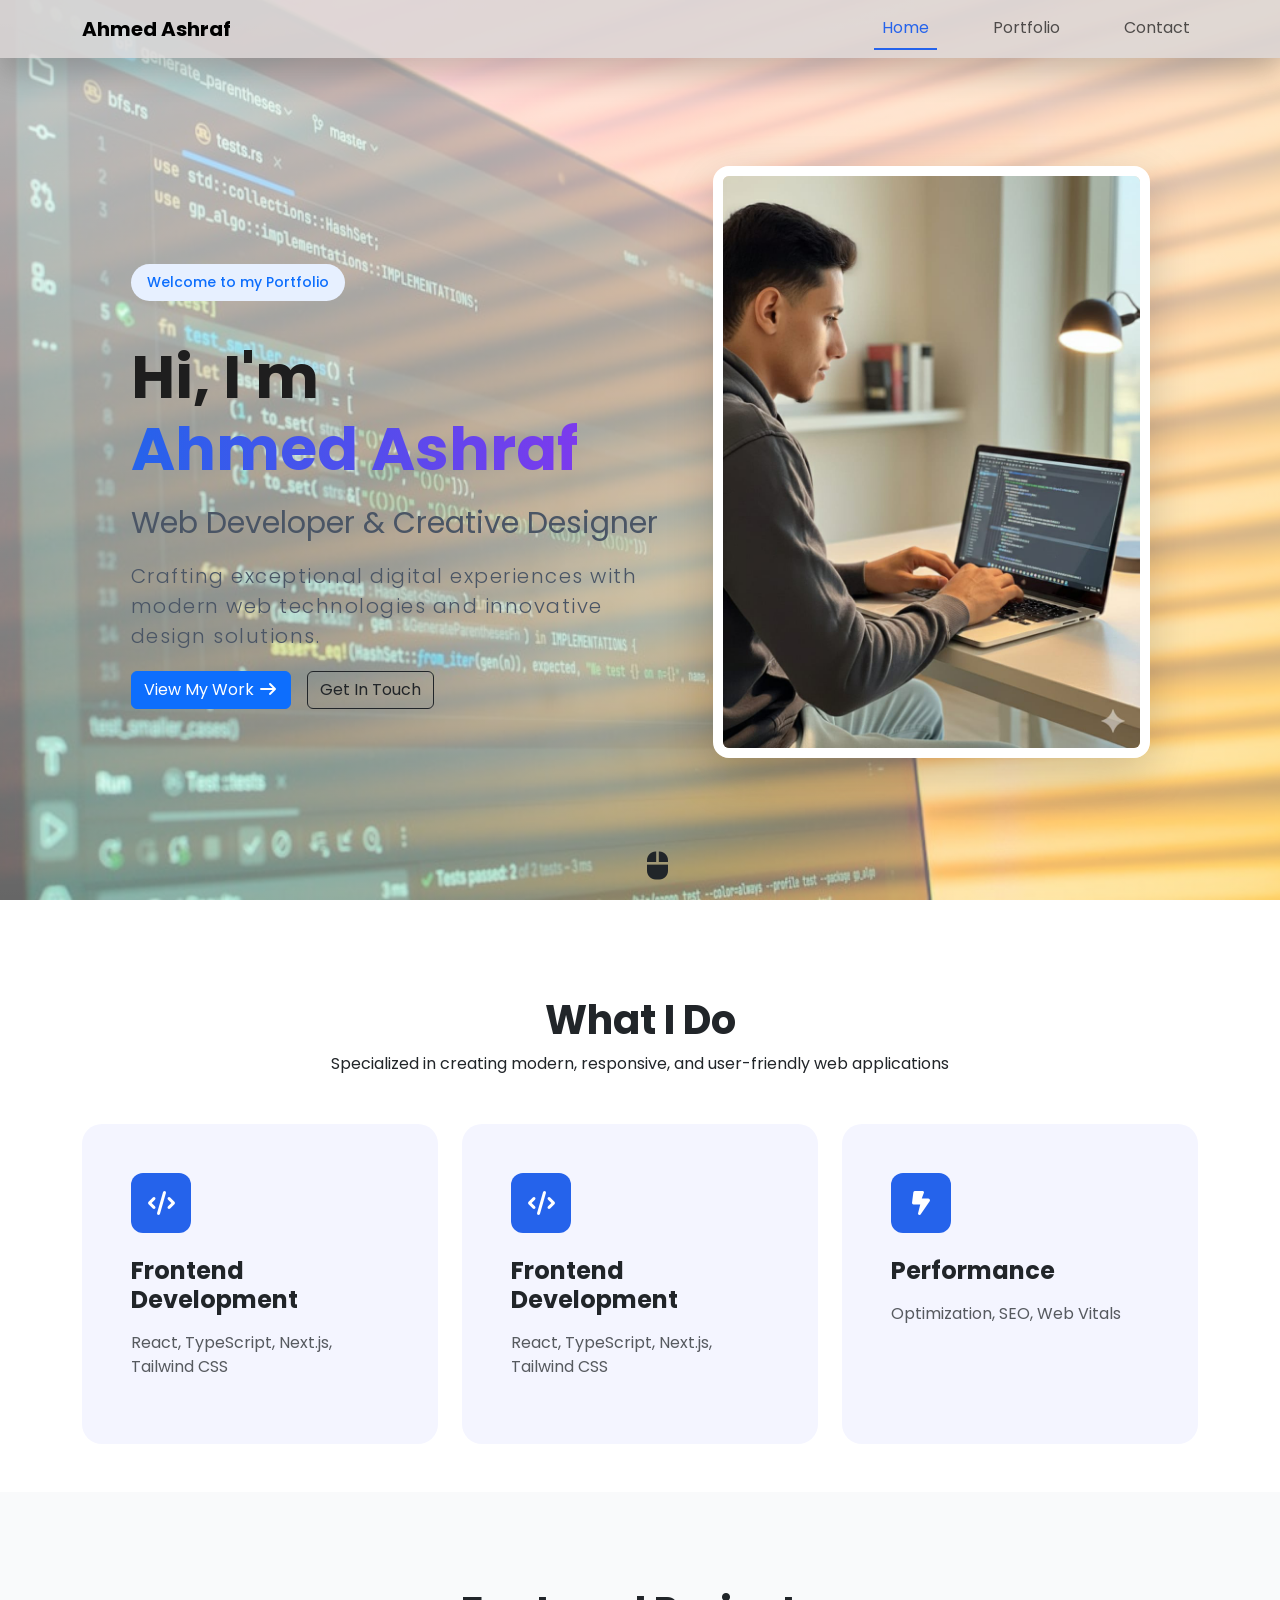
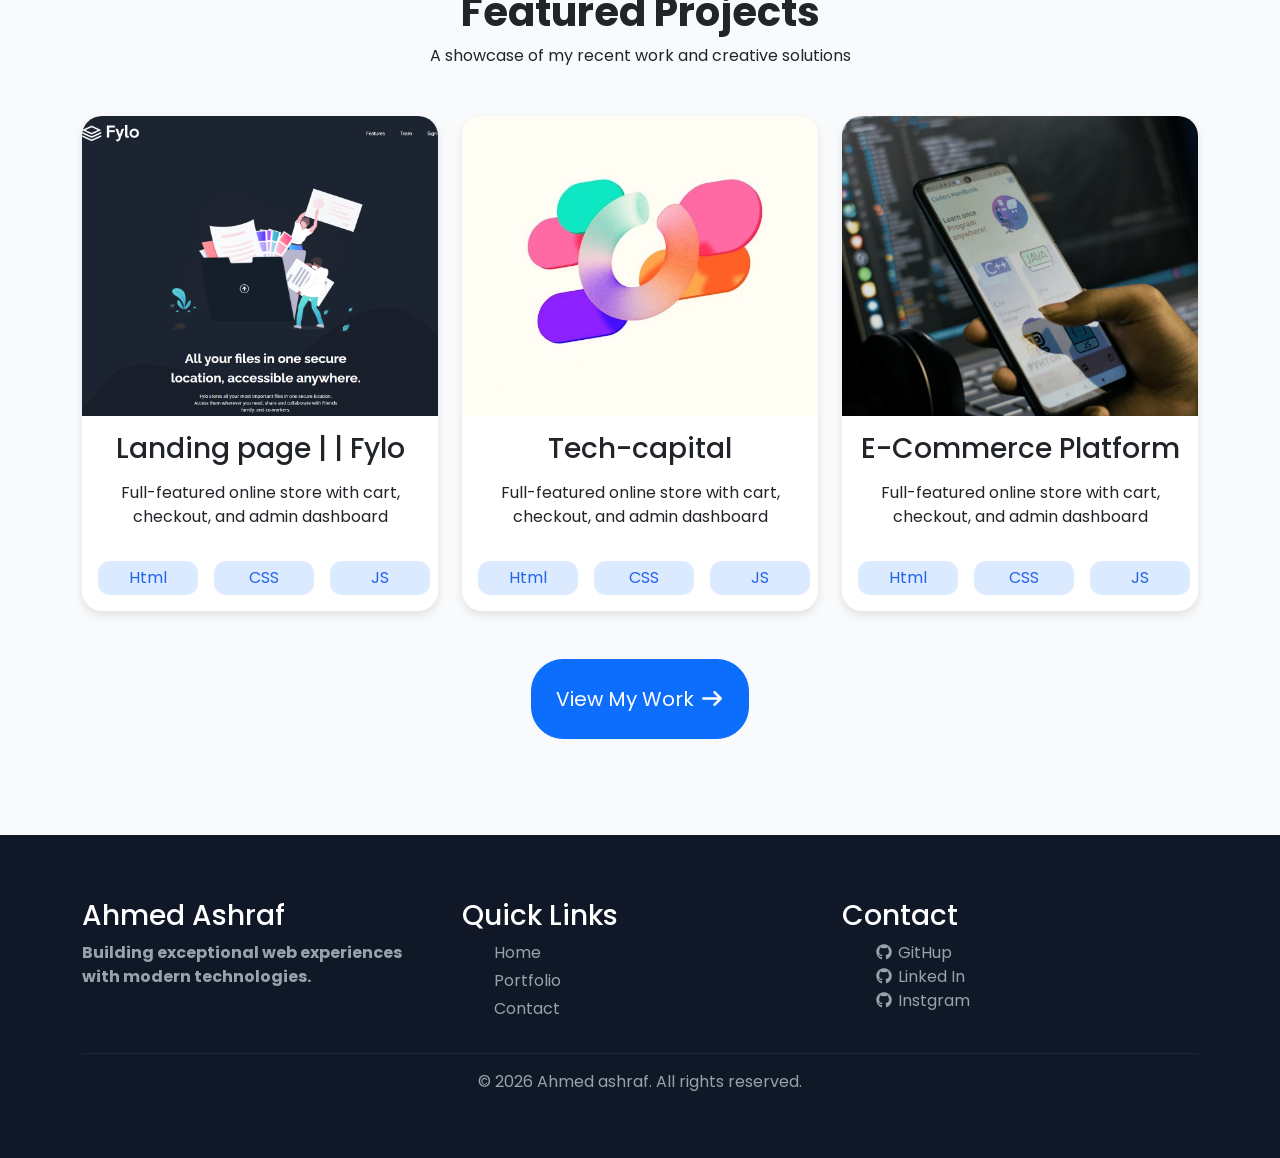
==== index.html @ e9c21405 "Initial commit" ====
<!doctype html>
<html lang="en">
  <head>
    <meta charset="UTF-8" />
    <meta name="viewport" content="width=device-width, initial-scale=1.0" />
    <title>Document</title>
    <!-- Style -->
    <link rel="stylesheet" href="CSS/bootstrap.min.css" />
    <link rel="stylesheet" href="CSS/all.css" />
    <link rel="stylesheet" href="CSS/style.css" />
  </head>
  <body>
    <header class="position-relative">
      <nav class="navbar navbar-expand-lg navbar-light bg-light fixed-top">
        <div class="container">
          <a class="navbar-brand fw-bold" href="#">Ahmed Ashraf</a>

          <button
            class="navbar-toggler"
            type="button"
            data-bs-toggle="collapse"
            data-bs-target="#navbarNav"
          >
            <span class="navbar-toggler-icon"></span>
          </button>

          <div class="collapse navbar-collapse" id="navbarNav">
            <ul class="navbar-nav ms-auto">
              <li class="nav-item">
                <a class="nav-link active" href="./index.html">Home</a>
              </li>
              <li class="nav-item">
                <a class="nav-link" href="./portfolio.html">Portfolio</a>
              </li>
              <li class="nav-item">
                <a class="nav-link" href="./contact.html">Contact</a>
              </li>
            </ul>
          </div>
        </div>
      </nav>
      <div class="container">
        <div
          class="header-content row gx-5 gy-4 align-items-center justify-content-center pt-5 text-center text-lg-start"
        >
          <div class="header-text col-sm-12 col-lg-6 col-md-12">
            <div>
              <span class="badge-welcome mt-5">Welcome to my Portfolio</span>

              <h2 class="display-4 fw-bold">
                Hi, I'm <br />
                <span>Ahmed Ashraf</span>
              </h2>

              <h5 class="text-secondary-muted">
                Web Developer & Creative Designer
              </h5>

              <p class="description">
                Crafting exceptional digital experiences with modern web
                technologies and innovative design solutions.
              </p>

              <div
                class="buttons d-flex gap-3 justify-content-center justify-content-lg-start"
              >
                <a href="./portfolio.html" class="btn btn-primary custom-btn">
                  View My Work <i class="fa-solid fa-arrow-right"></i>
                </a>
                <a href="#" class="btn btn-outline-dark custom-btn">
                  Get In Touch
                </a>
              </div>
            </div>
          </div>

          <div class="image col-lg-5 col-md-8 z-3">
            <div class="img-wrapper">
              <img
                src="./image/ME.jpg"
                alt="Ahmed Ashraf"
                class="img-fluid rounded-4 shadow-lg"
              />
            </div>
          </div>
        </div>
      </div>

      <i class="fa-solid fa-computer-mouse position-absolute fs-3 z-1"></i>
    </header>

    <main>
      <!-- section1 what i do start-->
      <section id="section-1" class="container py-lg-5">
        <div class="title text-center my-5">
          <h2 class="fs-1 fw-bold">What I Do</h2>
          <p>
            Specialized in creating modern, responsive, and user-friendly web
            applications
          </p>
        </div>
        <div class="row g-4">
          <div class="col-lg-4">
            <div class="custom-card text-start p-5">
              <div class="icon-box mb-4">
                <i class="fa-solid fa-code"></i>
              </div>
              <h3 class="fw-bold h4">
                Frontend <br />
                Development
              </h3>
              <p class="text-muted mt-3">
                React, TypeScript, Next.js, Tailwind CSS
              </p>
            </div>
          </div>
          <div class="col-lg-4">
            <div class="custom-card text-start p-5">
              <div class="icon-box mb-4">
                <i class="fa-solid fa-code"></i>
              </div>
              <h3 class="fw-bold h4">
                Frontend <br />
                Development
              </h3>
              <p class="text-muted mt-3">
                React, TypeScript, Next.js, Tailwind CSS
              </p>
            </div>
          </div>
          <div class="col-lg-4">
            <div class="custom-card text-start p-5">
              <div class="icon-box mb-4">
                <i class="fa-solid fa-bolt-lightning"></i>
              </div>
              <h3 class="fw-bold h4">Performance</h3>
              <p class="text-muted mt-3">Optimization, SEO, Web Vitals</p>
            </div>
          </div>
        </div>
      </section>
      <!-- section1 End-->

      <!-- section projects 2 start -->
      <section id="section-2" class="py-lg-5">
        <div class="container">
          <div class="title text-center my-5">
            <h2 class="fs-1 fw-bold">Featured Projects</h2>
            <p>A showcase of my recent work and creative solutions</p>
          </div>
          <div class="row g-4">
            <div class="col-lg-4 col-md-6">
              <div class="project-card">
                <div class="image overflow-hidden position-relative w-100">
                  <div
                    class="links row position-absolute top-0 h-100 w-100 justify-content-between align-items-center text-center"
                  >
                    <div class="code col-6 fs-3">
                      <a href="https://github.com/ashrif2006/fylo-dark-theme"><i class="fa-brands fa-github"></i> Code</a>
                    </div>
                    <div class="live col-6 fs-3">
                      <a href="https://ashrif2006.github.io/fylo-dark-theme/"
                        ><i class="fa-solid fa-arrow-up-right-from-square"></i>
                        live</a
                      >
                    </div>
                  </div>
                  <img
                    class="object-fit-cover w-100 h-100"
                    src="./image/Project2.png"
                    alt="project"
                  />
                </div>
                <div class="content text-center">
                  <h4 class="fs-3 my-3">Landing page | | Fylo</h4>
                  <p>
                    Full-featured online store with cart, checkout, and admin
                    dashboard
                  </p>
                  <div class="tec row g-4 justify-content-around p-3">
                    <div class="col-md-4"><span>Html</span></div>
                    <div class="col-md-4"><span>CSS</span></div>
                    <div class="col-md-4"><span>JS</span></div>
                  </div>
                </div>
              </div>
            </div>
            <div class="col-lg-4 col-md-6">
              <div class="project-card">
                <div class="image overflow-hidden position-relative w-100">
                  <div
                    class="links row position-absolute top-0 h-100 w-100 justify-content-between align-items-center text-center"
                  >
                    <div class="code col-6 fs-3">
                      <a href="https://github.com/ashrif2006/Tech-capital"><i class="fa-brands fa-github"></i> Code</a>
                    </div>
                    <div class="live col-6 fs-3">
                      <a href="https://ashrif2006.github.io/Tech-capital/"
                        ><i class="fa-solid fa-arrow-up-right-from-square"></i>
                        live</a
                      >
                    </div>
                  </div>
                  <img
                    class="object-fit-cover w-100 h-100"
                    src="./image/imgi_4_photo-1676793894040-b6dd72276620.jpg"
                    alt="project"
                  />
                </div>
                <div class="content text-center">
                  <h4 class="fs-3 my-3">Tech-capital</h4>
                  <p>
                    Full-featured online store with cart, checkout, and admin
                    dashboard
                  </p>
                  <div class="tec row g-4 justify-content-around p-3">
                    <div class="col-md-4"><span>Html</span></div>
                    <div class="col-md-4"><span>CSS</span></div>
                    <div class="col-md-4"><span>JS</span></div>
                  </div>
                </div>
              </div>
            </div>
            <div class="col-lg-4 col-md-6">
              <div class="project-card">
                <div class="image overflow-hidden position-relative w-100">
                  <div
                    class="links row position-absolute top-0 h-100 w-100 justify-content-between align-items-center text-center"
                  >
                    <div class="code col-6 fs-3">
                      <a href=""><i class="fa-brands fa-github"></i> Code</a>
                    </div>
                    <div class="live col-6 fs-3">
                      <a href=""
                        ><i class="fa-solid fa-arrow-up-right-from-square"></i>
                        live</a
                      >
                    </div>
                  </div>
                  <img
                    class="object-fit-cover w-100 h-100"
                    src="./image/imgi_5_photo-1633250391894-397930e3f5f2.jpg"
                    alt="project"
                  />
                </div>
                <div class="content text-center">
                  <h4 class="fs-3 my-3">E-Commerce Platform</h4>
                  <p>
                    Full-featured online store with cart, checkout, and admin
                    dashboard
                  </p>
                  <div class="tec row g-4 justify-content-around p-3">
                    <div class="col-md-4"><span>Html</span></div>
                    <div class="col-md-4"><span>CSS</span></div>
                    <div class="col-md-4"><span>JS</span></div>
                  </div>
                </div>
              </div>
            </div>
          </div>
          <div class="btn-work text-center py-5">
            <a
              href="./portfolio.html"
              class="btn btn-primary rounded-5 p-4 fs-5"
              role="button"
              data-bs-toggle="button"
              >View My Work <i class="fa-solid fa-arrow-right fa-bounce"></i
            ></a>
          </div>
        </div>
      </section>
      <!-- section projects 2 End -->
    </main>


    <footer class="py-lg-3">
      <div class="container my-lg-5">
        <div class="row g-4">
          <div class="col-md-4">
            <h2>Ahmed Ashraf</h2>
            <p class="fw-bold fs-6">
              Building exceptional web experiences with modern technologies.
            </p>
          </div>
          <div class="col-md-4">
            <h2>Quick Links</h2>
            <ul class="row g-1">
              <li>
                <a href="./index.html">Home</a>
              </li>
              <li>
                <a href="./portfolio.html">Portfolio</a>
              </li>
              <li>
                <a href="./contact.html">Contact</a>
              </li>
            </ul>
          </div>
          <div class="col-md-4">
            <h2>Contact</h2>
            <ul class="row">
              <li>
                <a href="#"><i class="fa-brands fa-github"></i> GitHup</a>
              </li>
              <li>
                <a href="#"><i class="fa-brands fa-github"></i> Linked In</a>
              </li>
              <li>
                <a href="#"><i class="fa-brands fa-github"></i> Instgram</a>
              </li>
            </ul>
          </div>
        </div>
        <hr />
        <div class="footer-bottom text-center">
          <p>© 2026 Ahmed ashraf. All rights reserved.</p>
        </div>
      </div>
    </footer>
  </body>
</html>
---- CSS/style.css ----
@import url("https://fonts.googleapis.com/css2?family=Poppins:ital,wght@0,100;0,200;0,300;0,400;0,500;0,600;0,700;0,800;0,900;1,100;1,200;1,300;1,400;1,500;1,600;1,700;1,800;1,900&display=swap");
* {
  margin: 0;
  padding: 0;
  box-sizing: border-box;
}
img {
  max-width: 100%;
}
body {
  font-family: "Poppins", sans-serif;
}

ul {
  list-style: none;
}
a {
  text-decoration: none;
}

:root {
  --primary: rgba(37, 99, 235, 1);
  --secondary: rgba(16, 185, 129, 1);
  --background: rgba(255, 255, 255, 1);
  --text: rgba(30, 30, 30, 1);
  --danger: rgba(220, 38, 38, 1);
  --footer: rgb(16, 24, 40);
  --card: rgb(244, 245, 255);
  --para: rgb(74, 85, 101);

  --radius: 8px;
  --font-size: 16px;
}

.active {
  color: var(--primary) !important;
  border-bottom: var(--primary) solid 2px;
}
/* Header Start */
.navbar{
  background-color:#dad5d5d3 !important;
  box-shadow: 0 15px 30px rgba(0, 0, 0, 0.2);
}
nav ul {
  gap: 3rem;
}

header {
  background:
    linear-gradient(rgba(255, 255, 255, 0.726), rgba(255, 255, 255, 0.4)),
    url("../image/imgi_1_photo-1763568258535-fa1066506571.jpg");
  background-size: cover;
  background-position: center;
  background-attachment: fixed;
  min-height: 100vh;
  display: flex;
  flex-direction: column;
  position: relative;
}
.header-content {
  min-height: 100vh;
}
.header-content .header-text h3 {
  background-color: var(--background);
  color: var(--primary);
  display: inline-block;
  padding: 10px 20px;
  border-radius: 20px;
  font-size: 16px;
}

.header-content .header-text h2 {
  color: var(--text);
  font-size: 60px;
  font-weight: 700;
  margin: 20px 0;
}
.header-content .header-text h2 span {
  font-weight: 700;
  background: linear-gradient(90deg, #2563eb, #7c3aed);
  -webkit-background-clip: text;
  -webkit-text-fill-color: transparent;
}
.header-content .header-text h5 {
  color: var(--para);
  font-size: 30px;
  font-weight: 400;
  width: 100%;
}
.header-content .header-text p {
  color: var(--para);
  font-size: 20px;
  letter-spacing: 1.5px;
  font-weight: 300;
  margin: 20px 0;
}


.header-content .image {
  border-radius: 20px;
  animation: imageAnimation 3s infinite ease;
}

@keyframes imageAnimation {
  0% {
    transform: translateY(0);
  }
  50% {
    transform: translateY(-30px);
  }
  100% {
    transform: translateY(0);
  }
}

.fa-computer-mouse {
  left: 50%;
  bottom: 20px;
  animation: imageAnimation 4s infinite ease;
}

.badge-welcome {
    background-color: #e7f0ff;
    color: #0d6efd;
    padding: 8px 16px;
    border-radius: 20px;
    font-size: 14px;
    font-weight: 500;
    display: inline-block;
    margin-bottom: 20px;
}


.img-wrapper img {
    border: 10px solid white; 
    box-shadow: 0 20px 25px -5px rgba(0, 0, 0, 0.1), 0 10px 10px -5px rgba(0, 0, 0, 0.04);
}



/* Header end */

/* section 1 start */

.custom-card {
  background-color: var(--card);
  border-radius: 20px;
  transition: all 0.3s ease-in-out;
  border: 1px solid transparent;
  height: 100%;
}

.custom-card:hover {
  transform: translateY(-10px);
  background-color: #ffffff;
  box-shadow: 0 15px 30px rgba(0, 0, 0, 0.05);
  border-color: #e2e8f0;
}

.icon-box {
  width: 60px;
  height: 60px;
  background-color: var(--primary);
  color: white;
  display: flex;
  align-items: center;
  justify-content: center;
  border-radius: 12px;
  font-size: 24px;
}
/* section 1 End */

/* section 2 start */
#section-2 {
  background-color: rgb(249, 250, 251);
}
#section-2 .project-card {
  background-color: var(--background);
  box-shadow: 0 4px 8px rgba(0, 0, 0, 0.1);
  overflow: hidden;
  transition: all 0.3s ease-in-out;
  border-radius: 20px;
}
#section-2 .project-card .image {
  height: 300px;
}
#section-2 .project-card .image .links {
  left: 11px;
  width: 120%;
  background-color: rgba(255, 255, 255, 0.726);
  color: var(--primary);
  transform: translateY(100%);
  transition: all 0.3s ease-in-out;
}
#section-2 .project-card .image:hover .links {
  transform: translateY(0);
}
#section-2 .project-card .tec div span {
  color: var(--primary);
  background-color: rgb(219, 234, 254);
  display: inline-block;
  width: 100px;
  padding: 5px 10px;
  border-radius: 12px;
}

#section-2 .project-card:hover {
  transform: translateY(-10px);
  background-color: #ffffff;
  box-shadow: 0 15px 30px rgba(0, 0, 0, 0.2);
}

/* section 2 End */

/* Footer start */
footer {
  background-color: var(--footer);
  color: var(--para);
}

footer h2 {
  color: #fff;
  font-size: 28px;
}
footer ul li a,
footer p {
  color: rgb(153, 161, 175);
}
/* Footer End */

/* Contact  start*/
#section-contact-2 {
  background-color: rgb(249, 250, 251);
}
.hero {
  background: linear-gradient(to right, #941cfa, #175dfc);
  height: 40vh;
  color: #fff;
}
.hero .text h2 {
  font-size: 60px;
  font-weight: 700;
}
#section-contact-2 p{
  color: var(--para);
  font-size: 18px;
  letter-spacing: 1.5px;
  font-weight: 300;
}
#section-contact-2 .email {
  background-color: #fff;
  box-shadow: 0 4px 8px rgba(0, 0, 0, 0.1);
  width: 100%;
}
#section-contact-2 .email .col-2 {
  background-color: var(--card);
  color: var(--primary);
  height: 50px;
  transform: translateY(10%);
  
}
#section-contact-2 .email:hover{
  box-shadow: 0 15px 30px rgba(0, 0, 0, 0.2);
}
#section-contact-2 .email:hover .col-2 {
  background-color: var(--primary);
  color: #fff;
  transition: all 0.3s ease-in-out;
}
.form{
  background-color: #fff;
    box-shadow: 0 15px 30px rgba(0, 0, 0, 0.2);
  border-radius: 20px;
  padding: 20px 10px;
}
.form form label{
  font-size: 20px;
  letter-spacing: 1.5px;
  font-weight: 500;
}
.form form input{
  height: 60px;
  border-radius: 20px;
  margin-bottom: 20px;
}
.form form .btn{
  height: 60px;
  border-radius: 20px;
  font-size: 20px;
}


/* Section 3 start */

#section-contact-3 .about p{
  color:var(--para);
  letter-spacing: 1.5px;
  line-height: 1.5;
}
#section-contact-3 .about .col-6{
    background-color: #fff;
  box-shadow: 0 4px 8px rgba(0, 0, 0, 0.1);
  border-radius: 10px;
}
#section-contact-3 .about .col1{
  background-color:#eff6ff ;
  color: var(--primary);
}
#section-contact-3 .about .col2{
  background-color:#f0fdf4 ;
  color: orange;
}
#section-contact-3 .about .col3{
  background-color:#faf5ff ;
  color: orangered;
}
#section-contact-3 .about .col4{
  background-color:#fff7ed ;
  color: green;
}
/* Section 3 End */
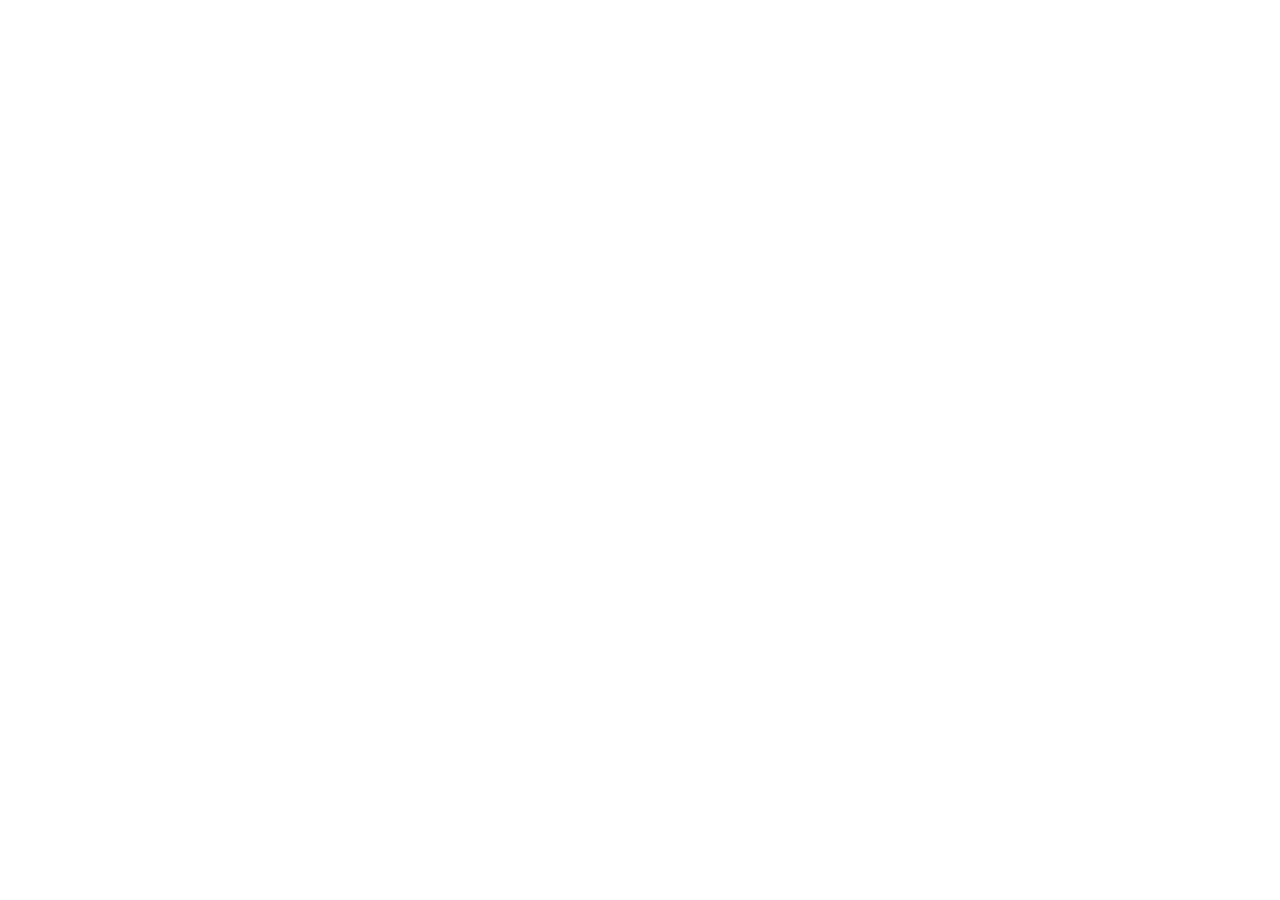
==== commit 47717bd4: "Updates" ====
--- a/index.html
+++ b/index.html
@@ -2,320 +2,13 @@
 <html lang="en">
   <head>
     <meta charset="UTF-8" />
+    <link rel="icon" type="image/jpeg" href="/porofolio/image/ME.jpg" />
     <meta name="viewport" content="width=device-width, initial-scale=1.0" />
-    <title>Document</title>
-    <!-- Style -->
-    <link rel="stylesheet" href="CSS/bootstrap.min.css" />
-    <link rel="stylesheet" href="CSS/all.css" />
-    <link rel="stylesheet" href="CSS/style.css" />
+    <title>Ahmed Ashraf | Portfolio</title>
+    <script type="module" crossorigin src="/porofolio/assets/index-sE79MS3l.js"></script>
+    <link rel="stylesheet" crossorigin href="/porofolio/assets/index-BcV4p1ng.css">
   </head>
   <body>
-    <header class="position-relative">
-      <nav class="navbar navbar-expand-lg navbar-light bg-light fixed-top">
-        <div class="container">
-          <a class="navbar-brand fw-bold" href="#">Ahmed Ashraf</a>
-
-          <button
-            class="navbar-toggler"
-            type="button"
-            data-bs-toggle="collapse"
-            data-bs-target="#navbarNav"
-          >
-            <span class="navbar-toggler-icon"></span>
-          </button>
-
-          <div class="collapse navbar-collapse" id="navbarNav">
-            <ul class="navbar-nav ms-auto">
-              <li class="nav-item">
-                <a class="nav-link active" href="./index.html">Home</a>
-              </li>
-              <li class="nav-item">
-                <a class="nav-link" href="./portfolio.html">Portfolio</a>
-              </li>
-              <li class="nav-item">
-                <a class="nav-link" href="./contact.html">Contact</a>
-              </li>
-            </ul>
-          </div>
-        </div>
-      </nav>
-      <div class="container">
-        <div
-          class="header-content row gx-5 gy-4 align-items-center justify-content-center pt-5 text-center text-lg-start"
-        >
-          <div class="header-text col-sm-12 col-lg-6 col-md-12">
-            <div>
-              <span class="badge-welcome mt-5">Welcome to my Portfolio</span>
-
-              <h2 class="display-4 fw-bold">
-                Hi, I'm <br />
-                <span>Ahmed Ashraf</span>
-              </h2>
-
-              <h5 class="text-secondary-muted">
-                Web Developer & Creative Designer
-              </h5>
-
-              <p class="description">
-                Crafting exceptional digital experiences with modern web
-                technologies and innovative design solutions.
-              </p>
-
-              <div
-                class="buttons d-flex gap-3 justify-content-center justify-content-lg-start"
-              >
-                <a href="./portfolio.html" class="btn btn-primary custom-btn">
-                  View My Work <i class="fa-solid fa-arrow-right"></i>
-                </a>
-                <a href="#" class="btn btn-outline-dark custom-btn">
-                  Get In Touch
-                </a>
-              </div>
-            </div>
-          </div>
-
-          <div class="image col-lg-5 col-md-8 z-3">
-            <div class="img-wrapper">
-              <img
-                src="./image/ME.jpg"
-                alt="Ahmed Ashraf"
-                class="img-fluid rounded-4 shadow-lg"
-              />
-            </div>
-          </div>
-        </div>
-      </div>
-
-      <i class="fa-solid fa-computer-mouse position-absolute fs-3 z-1"></i>
-    </header>
-
-    <main>
-      <!-- section1 what i do start-->
-      <section id="section-1" class="container py-lg-5">
-        <div class="title text-center my-5">
-          <h2 class="fs-1 fw-bold">What I Do</h2>
-          <p>
-            Specialized in creating modern, responsive, and user-friendly web
-            applications
-          </p>
-        </div>
-        <div class="row g-4">
-          <div class="col-lg-4">
-            <div class="custom-card text-start p-5">
-              <div class="icon-box mb-4">
-                <i class="fa-solid fa-code"></i>
-              </div>
-              <h3 class="fw-bold h4">
-                Frontend <br />
-                Development
-              </h3>
-              <p class="text-muted mt-3">
-                React, TypeScript, Next.js, Tailwind CSS
-              </p>
-            </div>
-          </div>
-          <div class="col-lg-4">
-            <div class="custom-card text-start p-5">
-              <div class="icon-box mb-4">
-                <i class="fa-solid fa-code"></i>
-              </div>
-              <h3 class="fw-bold h4">
-                Frontend <br />
-                Development
-              </h3>
-              <p class="text-muted mt-3">
-                React, TypeScript, Next.js, Tailwind CSS
-              </p>
-            </div>
-          </div>
-          <div class="col-lg-4">
-            <div class="custom-card text-start p-5">
-              <div class="icon-box mb-4">
-                <i class="fa-solid fa-bolt-lightning"></i>
-              </div>
-              <h3 class="fw-bold h4">Performance</h3>
-              <p class="text-muted mt-3">Optimization, SEO, Web Vitals</p>
-            </div>
-          </div>
-        </div>
-      </section>
-      <!-- section1 End-->
-
-      <!-- section projects 2 start -->
-      <section id="section-2" class="py-lg-5">
-        <div class="container">
-          <div class="title text-center my-5">
-            <h2 class="fs-1 fw-bold">Featured Projects</h2>
-            <p>A showcase of my recent work and creative solutions</p>
-          </div>
-          <div class="row g-4">
-            <div class="col-lg-4 col-md-6">
-              <div class="project-card">
-                <div class="image overflow-hidden position-relative w-100">
-                  <div
-                    class="links row position-absolute top-0 h-100 w-100 justify-content-between align-items-center text-center"
-                  >
-                    <div class="code col-6 fs-3">
-                      <a href="https://github.com/ashrif2006/fylo-dark-theme"><i class="fa-brands fa-github"></i> Code</a>
-                    </div>
-                    <div class="live col-6 fs-3">
-                      <a href="https://ashrif2006.github.io/fylo-dark-theme/"
-                        ><i class="fa-solid fa-arrow-up-right-from-square"></i>
-                        live</a
-                      >
-                    </div>
-                  </div>
-                  <img
-                    class="object-fit-cover w-100 h-100"
-                    src="./image/Project2.png"
-                    alt="project"
-                  />
-                </div>
-                <div class="content text-center">
-                  <h4 class="fs-3 my-3">Landing page | | Fylo</h4>
-                  <p>
-                    Full-featured online store with cart, checkout, and admin
-                    dashboard
-                  </p>
-                  <div class="tec row g-4 justify-content-around p-3">
-                    <div class="col-md-4"><span>Html</span></div>
-                    <div class="col-md-4"><span>CSS</span></div>
-                    <div class="col-md-4"><span>JS</span></div>
-                  </div>
-                </div>
-              </div>
-            </div>
-            <div class="col-lg-4 col-md-6">
-              <div class="project-card">
-                <div class="image overflow-hidden position-relative w-100">
-                  <div
-                    class="links row position-absolute top-0 h-100 w-100 justify-content-between align-items-center text-center"
-                  >
-                    <div class="code col-6 fs-3">
-                      <a href="https://github.com/ashrif2006/Tech-capital"><i class="fa-brands fa-github"></i> Code</a>
-                    </div>
-                    <div class="live col-6 fs-3">
-                      <a href="https://ashrif2006.github.io/Tech-capital/"
-                        ><i class="fa-solid fa-arrow-up-right-from-square"></i>
-                        live</a
-                      >
-                    </div>
-                  </div>
-                  <img
-                    class="object-fit-cover w-100 h-100"
-                    src="./image/imgi_4_photo-1676793894040-b6dd72276620.jpg"
-                    alt="project"
-                  />
-                </div>
-                <div class="content text-center">
-                  <h4 class="fs-3 my-3">Tech-capital</h4>
-                  <p>
-                    Full-featured online store with cart, checkout, and admin
-                    dashboard
-                  </p>
-                  <div class="tec row g-4 justify-content-around p-3">
-                    <div class="col-md-4"><span>Html</span></div>
-                    <div class="col-md-4"><span>CSS</span></div>
-                    <div class="col-md-4"><span>JS</span></div>
-                  </div>
-                </div>
-              </div>
-            </div>
-            <div class="col-lg-4 col-md-6">
-              <div class="project-card">
-                <div class="image overflow-hidden position-relative w-100">
-                  <div
-                    class="links row position-absolute top-0 h-100 w-100 justify-content-between align-items-center text-center"
-                  >
-                    <div class="code col-6 fs-3">
-                      <a href=""><i class="fa-brands fa-github"></i> Code</a>
-                    </div>
-                    <div class="live col-6 fs-3">
-                      <a href=""
-                        ><i class="fa-solid fa-arrow-up-right-from-square"></i>
-                        live</a
-                      >
-                    </div>
-                  </div>
-                  <img
-                    class="object-fit-cover w-100 h-100"
-                    src="./image/imgi_5_photo-1633250391894-397930e3f5f2.jpg"
-                    alt="project"
-                  />
-                </div>
-                <div class="content text-center">
-                  <h4 class="fs-3 my-3">E-Commerce Platform</h4>
-                  <p>
-                    Full-featured online store with cart, checkout, and admin
-                    dashboard
-                  </p>
-                  <div class="tec row g-4 justify-content-around p-3">
-                    <div class="col-md-4"><span>Html</span></div>
-                    <div class="col-md-4"><span>CSS</span></div>
-                    <div class="col-md-4"><span>JS</span></div>
-                  </div>
-                </div>
-              </div>
-            </div>
-          </div>
-          <div class="btn-work text-center py-5">
-            <a
-              href="./portfolio.html"
-              class="btn btn-primary rounded-5 p-4 fs-5"
-              role="button"
-              data-bs-toggle="button"
-              >View My Work <i class="fa-solid fa-arrow-right fa-bounce"></i
-            ></a>
-          </div>
-        </div>
-      </section>
-      <!-- section projects 2 End -->
-    </main>
-
-
-    <footer class="py-lg-3">
-      <div class="container my-lg-5">
-        <div class="row g-4">
-          <div class="col-md-4">
-            <h2>Ahmed Ashraf</h2>
-            <p class="fw-bold fs-6">
-              Building exceptional web experiences with modern technologies.
-            </p>
-          </div>
-          <div class="col-md-4">
-            <h2>Quick Links</h2>
-            <ul class="row g-1">
-              <li>
-                <a href="./index.html">Home</a>
-              </li>
-              <li>
-                <a href="./portfolio.html">Portfolio</a>
-              </li>
-              <li>
-                <a href="./contact.html">Contact</a>
-              </li>
-            </ul>
-          </div>
-          <div class="col-md-4">
-            <h2>Contact</h2>
-            <ul class="row">
-              <li>
-                <a href="#"><i class="fa-brands fa-github"></i> GitHup</a>
-              </li>
-              <li>
-                <a href="#"><i class="fa-brands fa-github"></i> Linked In</a>
-              </li>
-              <li>
-                <a href="#"><i class="fa-brands fa-github"></i> Instgram</a>
-              </li>
-            </ul>
-          </div>
-        </div>
-        <hr />
-        <div class="footer-bottom text-center">
-          <p>© 2026 Ahmed ashraf. All rights reserved.</p>
-        </div>
-      </div>
-    </footer>
+    <div id="root"></div>
   </body>
 </html>
